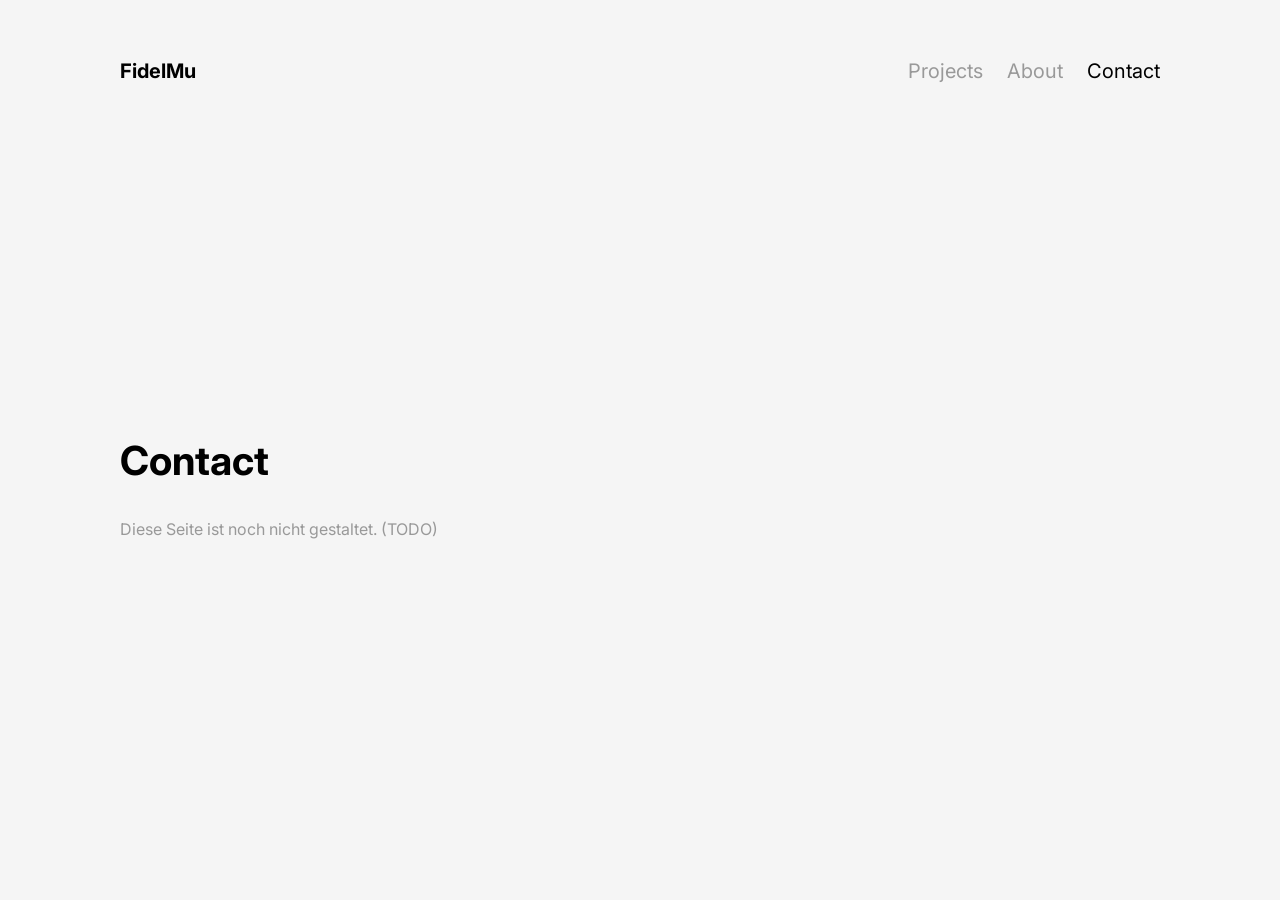
==== contact.html @ e161b11f "Initial commit: FidelMu portfolio (static HTML/CSS from Figma spec) Co-Authored-By: Claude Opus 4.8 " ====
<!DOCTYPE html>
<html lang="en">
<head>
  <meta charset="UTF-8">
  <meta name="viewport" content="width=device-width, initial-scale=1.0">
  <title>FidelMu — Contact</title>
  <link rel="preconnect" href="https://fonts.googleapis.com">
  <link rel="preconnect" href="https://fonts.gstatic.com" crossorigin>
  <link href="https://fonts.googleapis.com/css2?family=Inter:wght@400;700&display=swap" rel="stylesheet">
  <link rel="stylesheet" href="tokens.css">
  <link rel="stylesheet" href="site.css">
</head>
<body>
  <div class="page">
    <header class="header">
      <a class="header__logo" href="index.html">FidelMu</a>
      <nav class="nav">
        <a class="nav__link" href="projects.html">Projects</a>
        <a class="nav__link" href="about.html">About</a>
        <a class="nav__link nav__link--active" href="contact.html">Contact</a>
      </nav>
    </header>

    <!-- Stub: not yet designed in Figma. Header + placeholder note. -->
    <main class="stub">
      <h1 class="title">Contact</h1>
      <p class="stub__note">Diese Seite ist noch nicht gestaltet. (TODO)</p>
    </main>
  </div>
</body>
</html>
---- tokens.css ----
/* =============================================================================
   FidelMu Portfolio — Design Tokens & Layout Primitives
   Extracted 1:1 from Figma (file vNpf36PUFegGWv0P5jliZZ).
   Desktop reference frame: 1440px wide.

   These values are the source of truth. Adapt the *syntax* to your stack
   (CSS Modules, Tailwind config, styled-components, etc.) but keep the values.
   ============================================================================= */

:root {
  /* ---- Color ------------------------------------------------------------- */
  --color-bg: #f5f5f5;          /* page background */
  --color-text: #000000;        /* primary text, active nav/menu items */
  --color-text-muted: #999999;  /* inactive nav/menu items, caption numbers, subtitles */
  --color-placeholder: #d9d9d9; /* image placeholder boxes */
  --color-divider: #d9d9d9;     /* vertical hairline divider */

  /* ---- Typography -------------------------------------------------------- */
  --font-family: 'Inter', -apple-system, BlinkMacSystemFont, 'Segoe UI', Roboto, Helvetica, Arial, sans-serif;
  --font-weight-regular: 400;
  --font-weight-bold: 700;

  /* Type scale (px values exactly as in Figma) */
  --text-title: 40px;   /* h1 / page + project titles — Bold */
  --text-lg: 20px;      /* logo, nav, sidebar menu, overview subtitle — Regular (logo Bold) */
  --text-base: 16px;    /* body copy, captions, project "SoSe 2026" subtitle — Regular */

  --leading-title: 1.2;   /* "normal" in Figma */
  --leading-body: 1.5;    /* 24px line-height on 16px body */
  --leading-normal: 1.2;  /* nav, captions, titles use Figma "normal" */

  /* ---- Spacing scale (8px base) ----------------------------------------- */
  --space-8: 8px;
  --space-16: 16px;
  --space-24: 24px;
  --space-48: 48px;
  --space-56: 56px;
  --space-64: 64px;

  /* ---- Page layout ------------------------------------------------------- */
  --canvas-width: 1440px;        /* design frame width */
  --page-margin-x: 120px;        /* left/right page padding */
  --page-padding-y: 56px;        /* top/bottom page padding (developed pages) */
  --content-max-width: 1200px;   /* 1440 - 2*120 */

  /* ---- Body grid (sidebar + divider + main) ----------------------------- */
  --sidebar-width: 280px;
  --body-gap: 64px;              /* gap between sidebar / divider / main */
  --divider-width: 1px;

  /* ---- Photo / media ----------------------------------------------------- */
  --photo-single-height: 560px;  /* full-width photo on project pages */
  --photo-pair-height: 480px;    /* each photo in a side-by-side pair */
  --photo-pair-gap: 24px;
  --about-image-height: 420px;   /* about-page image column */
}

/* =============================================================================
   Base
   ============================================================================= */
*,
*::before,
*::after { box-sizing: border-box; }

html, body { margin: 0; padding: 0; }

body {
  background: var(--color-bg);
  color: var(--color-text);
  font-family: var(--font-family);
  font-size: var(--text-base);
  font-weight: var(--font-weight-regular);
  line-height: var(--leading-body);
  -webkit-font-smoothing: antialiased;
}

/* =============================================================================
   Typography helpers
   ============================================================================= */
.title {           /* page / project headline */
  font-size: var(--text-title);
  font-weight: var(--font-weight-bold);
  line-height: var(--leading-title);
  margin: 0;
}

.subtitle {        /* e.g. "Christoph Noe" (black) */
  font-size: var(--text-lg);
  font-weight: var(--font-weight-regular);
}

.meta {            /* muted secondary text, e.g. "SoSe 2026" */
  font-size: var(--text-base);
  color: var(--color-text-muted);
}

.body-text {
  font-size: var(--text-base);
  line-height: var(--leading-body);
  max-width: 560px; /* matches the running-text column width in Figma */
}

/* =============================================================================
   Layout primitives — drop-in, pixel-accurate to Figma
   ============================================================================= */

/* Page shell: centered 1440 frame, 120px side gutters */
.page {
  max-width: var(--canvas-width);
  margin-inline: auto;
  padding: var(--page-padding-y) var(--page-margin-x);
  display: flex;
  flex-direction: column;
  gap: var(--space-64);
  min-height: 100vh;
}

/* Header: logo left, nav right */
.header {
  display: flex;
  align-items: center;
  justify-content: space-between;
  font-size: var(--text-lg);
}
.header__logo {
  font-weight: var(--font-weight-bold);
  color: var(--color-text);
  text-decoration: none;
}
.nav {
  display: flex;
  gap: var(--space-24);
}
.nav__link {
  color: var(--color-text-muted);
  text-decoration: none;
}
.nav__link--active,
.nav__link:hover {
  color: var(--color-text);
}

/* Body: sidebar | hairline divider | main column */
.body-grid {
  display: flex;
  gap: var(--body-gap);
  align-items: stretch;
  flex: 1;
}
.sidebar {
  flex: 0 0 var(--sidebar-width);
  width: var(--sidebar-width);
}
.divider {
  flex: 0 0 var(--divider-width);
  width: var(--divider-width);
  background: var(--color-divider);
  align-self: stretch;
}
.main {
  flex: 1 1 0;
  min-width: 0;
  display: flex;
  flex-direction: column;
  gap: var(--space-56);
}

/* Sidebar project menu (vertical, centered) */
.project-menu {
  display: flex;
  flex-direction: column;
  gap: var(--space-24);
  justify-content: center;
  height: 100%;
  font-size: var(--text-lg);
}
.project-menu__item {
  color: var(--color-text-muted);
  text-decoration: none;
}
.project-menu__item--active,
.project-menu__item:hover {
  color: var(--color-text);
}

/* Single full-width photo + caption */
.photo {
  display: flex;
  flex-direction: column;
  gap: var(--space-16);
  width: 100%;
}
.photo__image {
  width: 100%;
  height: var(--photo-single-height);
  background: var(--color-placeholder);
}

/* Two photos side by side */
.photo-pair {
  display: flex;
  gap: var(--photo-pair-gap);
  width: 100%;
}
.photo-pair .photo { flex: 1 1 0; min-width: 0; }
.photo-pair .photo__image { height: var(--photo-pair-height); }

/* Caption row: label left (black), index right (muted) */
.caption {
  display: flex;
  align-items: center;
  justify-content: space-between;
  font-size: var(--text-base);
  width: 100%;
}
.caption__index { color: var(--color-text-muted); }

/* About page: narrow image column on the right */
.about-images {
  flex: 0 0 var(--sidebar-width);
  width: var(--sidebar-width);
  display: flex;
  flex-direction: column;
  gap: var(--space-24);
}
.about-images__image {
  width: 100%;
  height: var(--about-image-height);
  background: var(--color-placeholder);
}

/* Home: scattered / staggered project wall.
   The Figma places teasers at varying sizes and offsets (asymmetric).
   Treat this as an art-directed layout, not a uniform grid. */
.project-teaser {
  display: flex;
  flex-direction: column;
  gap: var(--space-24);
}
.project-teaser__image {
  width: 100%;
  background: var(--color-placeholder);
}
.project-teaser__info {
  display: flex;
  align-items: center;
  justify-content: space-between;
  font-size: var(--text-lg);
}
---- site.css ----
/* =============================================================================
   FidelMu Portfolio — site-specific layout
   Builds on tokens.css. Keeps tokens.css as the pure 1:1 Figma source of truth;
   everything here is the art-directed home wall + responsive behaviour that the
   Figma (desktop-only) does not specify.
   ============================================================================= */

/* -----------------------------------------------------------------------------
   Home — scattered / staggered "project wall"
   Desktop: absolutely-placed teasers in a loose diagonal cascade, approximating
   the hand-placed Figma frame (one ~285 top-left, one ~590 stepped down-right,
   one ~488 stepped further down-right).
   ----------------------------------------------------------------------------- */
.project-wall {
  position: relative;
  width: 100%;
  /* tall enough to contain the absolutely-positioned cascade */
  min-height: 980px;
}

.project-wall .project-teaser {
  position: absolute;
}

.project-wall .project-teaser--1 {
  left: 0;
  top: 0;
  width: 285px;
}
.project-wall .project-teaser--1 .project-teaser__image { height: 300px; }

.project-wall .project-teaser--2 {
  left: 360px;
  top: 150px;
  width: 590px;
}
.project-wall .project-teaser--2 .project-teaser__image { height: 380px; }

.project-wall .project-teaser--3 {
  left: 620px;
  top: 600px;
  width: 488px;
}
.project-wall .project-teaser--3 .project-teaser__image { height: 320px; }

/* make teasers feel clickable */
a.project-teaser { text-decoration: none; color: inherit; }
a.project-teaser:hover .project-teaser__image { opacity: 0.92; }

/* -----------------------------------------------------------------------------
   Stub pages (Contact / Start) — header only, friendly placeholder note
   ----------------------------------------------------------------------------- */
.stub {
  flex: 1;
  display: flex;
  flex-direction: column;
  justify-content: center;
  gap: var(--space-16);
}
.stub__note { color: var(--color-text-muted); }

/* -----------------------------------------------------------------------------
   Responsive — the Figma is desktop-only (1440). Below the content width we
   gracefully collapse: single-column body, stacked home wall.
   ----------------------------------------------------------------------------- */

/* Tablet / small desktop: shrink the page gutters so 1200 content still fits */
@media (max-width: 1200px) {
  .page { padding-inline: 48px; }
}

@media (max-width: 900px) {
  .page { padding-inline: 24px; gap: var(--space-48); }

  /* Body: drop the vertical divider, stack sidebar above main */
  .body-grid {
    flex-direction: column;
    gap: var(--space-48);
  }
  .body-grid .divider { display: none; }
  .sidebar,
  .about-images {
    flex: 1 1 auto;
    width: 100%;
  }
  /* sidebar menu no longer needs vertical centering when stacked */
  .project-menu { height: auto; justify-content: flex-start; }

  /* About mirror collapses too: text first, images after */
  .about-images { order: 2; }

  /* Photo pair stacks */
  .photo-pair { flex-direction: column; }

  /* Home wall: abandon absolute cascade, stack the teasers */
  .project-wall { min-height: 0; display: flex; flex-direction: column; gap: var(--space-48); }
  .project-wall .project-teaser {
    position: static;
    width: 100% !important;
  }
  .project-wall .project-teaser__image { height: 320px !important; }
}

@media (max-width: 560px) {
  .title { font-size: 32px; }
  .header { flex-direction: column; align-items: flex-start; gap: var(--space-16); }
}
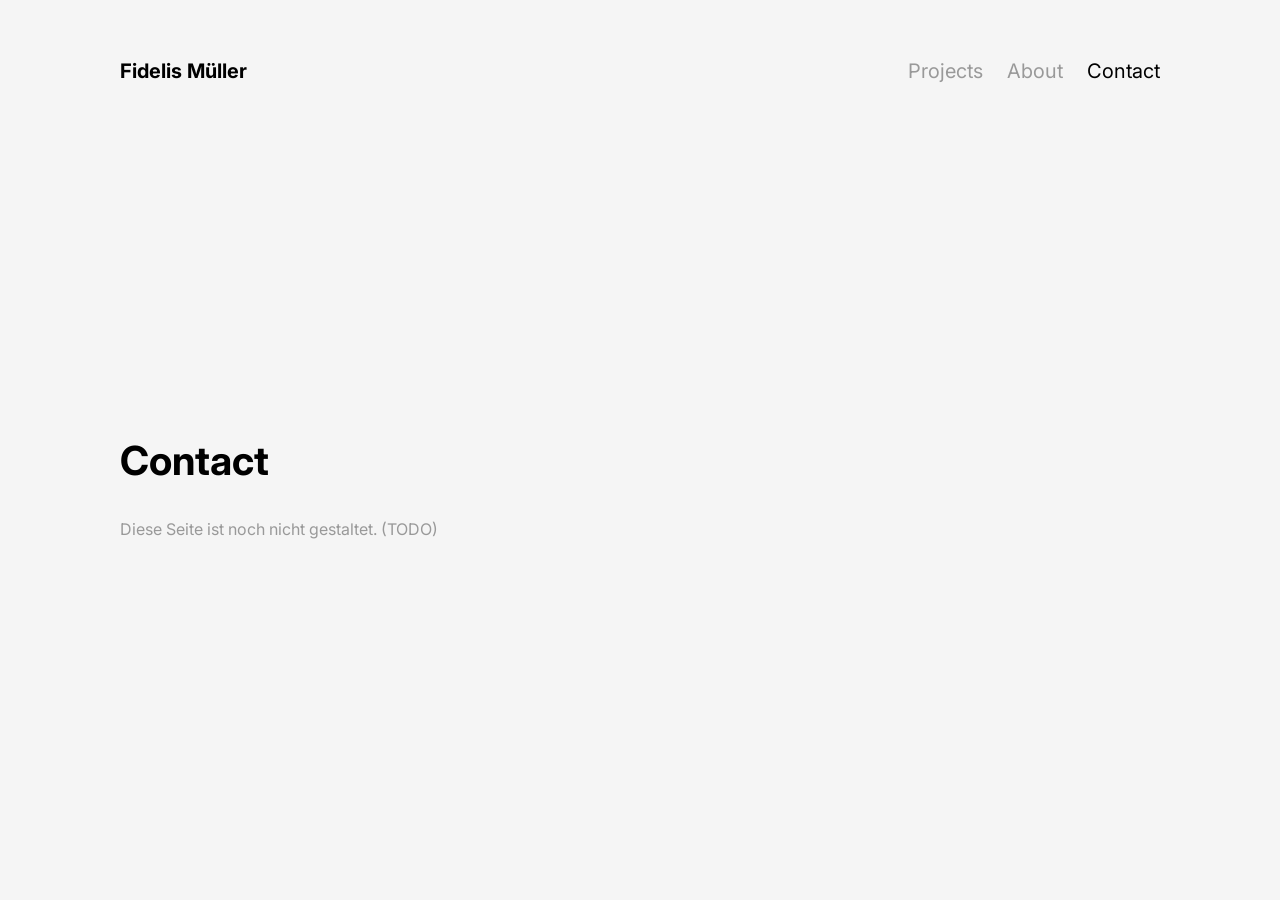
==== commit 7c05b4bd: "Adjust per client: rename logo, make About the start page, fix sidebar menu position - Header logo: " ====
--- a/contact.html
+++ b/contact.html
@@ -13,10 +13,10 @@
 <body>
   <div class="page">
     <header class="header">
-      <a class="header__logo" href="index.html">FidelMu</a>
+      <a class="header__logo" href="index.html">Fidelis Müller</a>
       <nav class="nav">
         <a class="nav__link" href="projects.html">Projects</a>
-        <a class="nav__link" href="about.html">About</a>
+        <a class="nav__link" href="index.html">About</a>
         <a class="nav__link nav__link--active" href="contact.html">Contact</a>
       </nav>
     </header>
--- a/site.css
+++ b/site.css
@@ -1,54 +1,30 @@
 /* =============================================================================
-   FidelMu Portfolio — site-specific layout
-   Builds on tokens.css. Keeps tokens.css as the pure 1:1 Figma source of truth;
-   everything here is the art-directed home wall + responsive behaviour that the
-   Figma (desktop-only) does not specify.
+   Fidelis Müller Portfolio — site-specific layout
+   Builds on tokens.css. tokens.css stays the pure 1:1 Figma source of truth;
+   everything here is behaviour the Figma (desktop-only) does not specify:
+   the project-menu anchoring and the responsive collapse.
    ============================================================================= */
 
 /* -----------------------------------------------------------------------------
-   Home — scattered / staggered "project wall"
-   Desktop: absolutely-placed teasers in a loose diagonal cascade, approximating
-   the hand-placed Figma frame (one ~285 top-left, one ~590 stepped down-right,
-   one ~488 stepped further down-right).
+   Project sidebar menu — same vertical position on overview AND detail pages.
+
+   tokens.css centers the menu inside the body row (`height: 100%` +
+   `justify-content: center`). That body row is roughly viewport-tall on the
+   overview (short content) but grows very tall on detail pages (full-height
+   photos), which pushed the centered menu far down.
+
+   Fix: don't let the sidebar stretch with the tall main column. Give it a
+   fixed, viewport-derived height instead, so the menu is centered against the
+   same reference everywhere and lands in an identical spot on every project
+   page. (200px ≈ top/bottom page padding 56+56 + header ~24 + header→body gap
+   64.) The 1px divider keeps its own `align-self: stretch`, so it still spans
+   the full (tall) body row.
    ----------------------------------------------------------------------------- */
-.project-wall {
-  position: relative;
-  width: 100%;
-  /* tall enough to contain the absolutely-positioned cascade */
-  min-height: 980px;
-}
-
-.project-wall .project-teaser {
-  position: absolute;
-}
-
-.project-wall .project-teaser--1 {
-  left: 0;
-  top: 0;
-  width: 285px;
-}
-.project-wall .project-teaser--1 .project-teaser__image { height: 300px; }
-
-.project-wall .project-teaser--2 {
-  left: 360px;
-  top: 150px;
-  width: 590px;
-}
-.project-wall .project-teaser--2 .project-teaser__image { height: 380px; }
-
-.project-wall .project-teaser--3 {
-  left: 620px;
-  top: 600px;
-  width: 488px;
-}
-.project-wall .project-teaser--3 .project-teaser__image { height: 320px; }
-
-/* make teasers feel clickable */
-a.project-teaser { text-decoration: none; color: inherit; }
-a.project-teaser:hover .project-teaser__image { opacity: 0.92; }
+.body-grid { align-items: flex-start; }
+.sidebar { height: calc(100vh - 200px); }
 
 /* -----------------------------------------------------------------------------
-   Stub pages (Contact / Start) — header only, friendly placeholder note
+   Stub pages (Contact) — header only, friendly placeholder note
    ----------------------------------------------------------------------------- */
 .stub {
   flex: 1;
@@ -61,7 +37,7 @@
 
 /* -----------------------------------------------------------------------------
    Responsive — the Figma is desktop-only (1440). Below the content width we
-   gracefully collapse: single-column body, stacked home wall.
+   gracefully collapse to a single-column body.
    ----------------------------------------------------------------------------- */
 
 /* Tablet / small desktop: shrink the page gutters so 1200 content still fits */
@@ -82,6 +58,7 @@
   .about-images {
     flex: 1 1 auto;
     width: 100%;
+    height: auto;
   }
   /* sidebar menu no longer needs vertical centering when stacked */
   .project-menu { height: auto; justify-content: flex-start; }
@@ -91,14 +68,6 @@
 
   /* Photo pair stacks */
   .photo-pair { flex-direction: column; }
-
-  /* Home wall: abandon absolute cascade, stack the teasers */
-  .project-wall { min-height: 0; display: flex; flex-direction: column; gap: var(--space-48); }
-  .project-wall .project-teaser {
-    position: static;
-    width: 100% !important;
-  }
-  .project-wall .project-teaser__image { height: 320px !important; }
 }
 
 @media (max-width: 560px) {
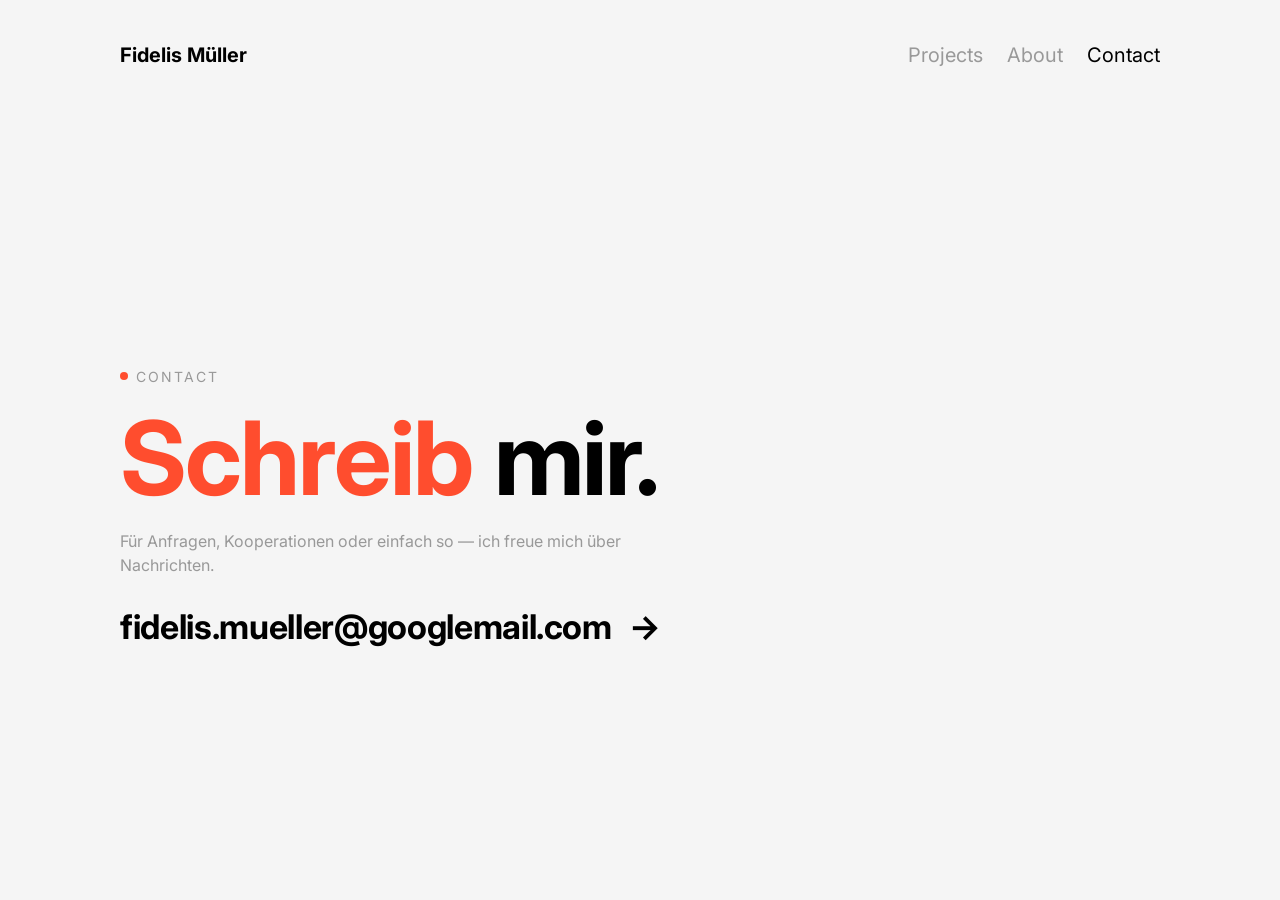
==== commit 6ad5416d: "Contact: minimal page on the concept template with a mailto link Co-Authored-By: Claude Opus 4.8 <no" ====
--- a/contact.html
+++ b/contact.html
@@ -3,15 +3,17 @@
 <head>
   <meta charset="UTF-8">
   <meta name="viewport" content="width=device-width, initial-scale=1.0">
-  <title>FidelMu — Contact</title>
+  <title>Fidelis Müller — Contact</title>
   <link rel="preconnect" href="https://fonts.googleapis.com">
   <link rel="preconnect" href="https://fonts.gstatic.com" crossorigin>
   <link href="https://fonts.googleapis.com/css2?family=Inter:wght@400;700&display=swap" rel="stylesheet">
   <link rel="stylesheet" href="tokens.css">
-  <link rel="stylesheet" href="site.css">
+  <link rel="stylesheet" href="concept.css">
 </head>
 <body>
-  <div class="page">
+  <div class="progress" aria-hidden="true"></div>
+
+  <div class="canvas">
     <header class="header">
       <a class="header__logo" href="index.html">Fidelis Müller</a>
       <nav class="nav">
@@ -21,11 +23,16 @@
       </nav>
     </header>
 
-    <!-- Stub: not yet designed in Figma. Header + placeholder note. -->
-    <main class="stub">
-      <h1 class="title">Contact</h1>
-      <p class="stub__note">Diese Seite ist noch nicht gestaltet. (TODO)</p>
+    <main class="concept contact">
+      <div class="contact__inner reveal">
+        <span class="kicker">Contact</span>
+        <h1 class="hero__title"><span class="accent">Schreib</span> mir.</h1>
+        <p class="contact__lead">Für Anfragen, Kooperationen oder einfach so — ich freue mich über Nachrichten.</p>
+        <a class="contact__mail" href="mailto:fidelis.mueller@googlemail.com">fidelis.mueller@googlemail.com&nbsp;<span class="contact__arrow">→</span></a>
+      </div>
     </main>
   </div>
+
+  <script src="concept.js"></script>
 </body>
 </html>
--- a/tokens.css
+++ b/tokens.css
@@ -8,6 +8,8 @@
    ============================================================================= */
 
 :root {
+  color-scheme: light dark;     /* UA controls (scrollbars, form fields) follow the theme */
+
   /* ---- Color ------------------------------------------------------------- */
   --color-bg: #f5f5f5;          /* page background */
   --color-text: #000000;        /* primary text, active nav/menu items */
@@ -56,6 +58,21 @@
 }
 
 /* =============================================================================
+   Dark theme — not in the Figma (light-only), added so the site works when the
+   OS/browser is in dark mode. Only the colour tokens flip; every component reads
+   them, so the whole site (incl. the sticky project switcher) adapts.
+   ============================================================================= */
+@media (prefers-color-scheme: dark) {
+  :root {
+    --color-bg: #121212;          /* page background */
+    --color-text: #f2f2f2;        /* primary text, active nav/menu items */
+    --color-text-muted: #8c8c8c;  /* inactive nav/menu items, caption numbers, subtitles */
+    --color-placeholder: #262626; /* image placeholder boxes */
+    --color-divider: #303030;     /* hairline dividers + switcher border */
+  }
+}
+
+/* =============================================================================
    Base
    ============================================================================= */
 *,
--- a/concept.css
+++ b/concept.css
@@ -0,0 +1,391 @@
+/* =============================================================================
+   Fidelis Müller Portfolio — "motion / still" concept page
+   A more dynamic / playful, yet still reduced direction. Self-contained:
+   builds on tokens.css (base reset, type, header, colors) and adds ONE warm
+   accent + kinetic detailing. Does NOT touch the other pages' styling.
+
+   Keeps the 8pt grid for spacing; type is fluid (clamp) by intent.
+   All motion is progressive enhancement and respects prefers-reduced-motion.
+   ============================================================================= */
+
+:root {
+  --accent: #ff4d2e;          /* the single playful accent */
+  --accent-ink: #ffffff;      /* text on accent fills */
+  --radius: 16px;             /* soft, friendly image corners */
+}
+
+/* ---- Page shell ---------------------------------------------------------- */
+.canvas {
+  max-width: var(--canvas-width);
+  margin-inline: auto;
+  padding: 40px var(--page-margin-x);
+  display: flex;
+  flex-direction: column;
+  gap: var(--space-64);
+  min-height: 100vh;
+}
+.concept {
+  display: flex;
+  flex-direction: column;
+  gap: 96px;            /* 12 × 8 */
+  padding-top: var(--space-24);
+}
+
+/* Scroll progress bar (thin accent line at the very top) */
+.progress {
+  position: fixed;
+  inset: 0 0 auto 0;
+  height: 3px;
+  background: var(--accent);
+  transform: scaleX(0);
+  transform-origin: 0 50%;
+  z-index: 60;
+}
+
+/* ---- Sticky project switcher -------------------------------------------- */
+/* Always-available index of all projects; sticks to the top on scroll so you
+   can jump between projects from anywhere on the page. */
+.project-switch {
+  position: sticky;
+  top: 0;
+  z-index: 40;
+  display: flex;
+  flex-wrap: wrap;
+  gap: var(--space-16) var(--space-48);
+  padding-block: var(--space-16);
+  background: var(--color-bg);
+  border-bottom: 1px solid var(--color-divider);
+}
+.project-switch__item {
+  display: inline-flex;
+  align-items: baseline;
+  gap: var(--space-8);
+  font-size: var(--text-base);
+  color: var(--color-text-muted);
+  text-decoration: none;
+  transition: color 0.25s;
+}
+.project-switch__num { font-size: 0.72em; letter-spacing: 0.04em; }
+.project-switch__item:hover,
+.project-switch__item--active { color: var(--color-text); }
+.project-switch__item--active .project-switch__num { color: var(--accent); }
+
+/* On wider screens, move the switcher to a narrow vertical rail pinned to the
+   left edge (like a side taskbar). Project names are set vertically; the page
+   content is shifted right to clear it. */
+@media (min-width: 901px) {
+  body:has(.project-switch) { padding-left: 64px; }   /* reserve the rail's column (only when a rail exists) */
+  .project-switch {
+    position: fixed;
+    inset: 0 auto 0 0;                         /* full-height strip at the left */
+    width: 64px;
+    flex-direction: column;
+    flex-wrap: nowrap;
+    align-items: center;
+    justify-content: center;
+    gap: var(--space-64);            /* grouped in the middle, but with room to breathe */
+    padding: var(--space-24) 0;
+    background: var(--color-bg);
+    border-bottom: none;
+    border-right: 1px solid var(--color-divider);
+  }
+  .project-switch__item {
+    flex-direction: column;
+    align-items: center;
+    gap: var(--space-8);
+  }
+  .project-switch__item > span:last-child { writing-mode: vertical-rl; }  /* the name, rotated */
+}
+
+/* ---- Hero ---------------------------------------------------------------- */
+.hero { display: flex; flex-direction: column; gap: 20px; }
+
+.kicker {
+  display: inline-flex;
+  align-items: center;
+  gap: var(--space-8);
+  font-size: 14px;
+  letter-spacing: 0.14em;
+  text-transform: uppercase;
+  color: var(--color-text-muted);
+}
+.kicker::before {
+  content: "";
+  width: 8px;
+  height: 8px;
+  border-radius: 50%;
+  background: var(--accent);
+  animation: pulse 1.8s ease-in-out infinite;
+}
+@keyframes pulse {
+  0%, 100% { transform: scale(1);   opacity: 1;   }
+  50%      { transform: scale(1.7); opacity: 0.45;}
+}
+
+.hero__title {
+  margin: 0;
+  font-weight: var(--font-weight-bold);
+  line-height: 0.92;
+  letter-spacing: -0.02em;
+  font-size: clamp(46px, 8vw, 106px);
+  display: flex;
+  flex-wrap: wrap;
+  align-items: baseline;
+  column-gap: 0.22em;
+}
+.hero__title .accent { color: var(--accent); }
+.hero__title .slash  { color: var(--color-text-muted); font-weight: var(--font-weight-regular); }
+
+/* Simple credit line under the title */
+.hero__sub {
+  margin: 0;
+  font-size: 16px;
+  color: var(--color-text-muted);
+}
+
+/* ---- Media galleries ----------------------------------------------------- */
+/* Each project composes a few media frames. A frame is an image box (with a grey
+   placeholder behind, so it still looks fine before the real photo is dropped in)
+   plus a caption. Layout/size variants below; each project arranges them in HTML. */
+.gallery {
+  display: flex;
+  flex-direction: column;
+  gap: var(--space-64);          /* generous space between top-level blocks / pairs */
+}
+/* two frames side by side (e.g. a pair of verticals) */
+.media-pair { display: flex; gap: var(--space-24); }
+.media-pair > .media { flex: 1 1 0; min-width: 0; }
+/* a group of related frames that share one caption (kept tighter together) */
+.pair-group { display: flex; flex-direction: column; gap: var(--space-24); }
+
+.media { margin: 0; display: flex; flex-direction: column; gap: var(--space-16); }
+.media__frame {
+  width: 100%;
+  background: var(--color-placeholder);
+  border-radius: var(--radius);
+  overflow: hidden;
+  transition: transform 0.5s cubic-bezier(0.2, 0.8, 0.2, 1), box-shadow 0.5s;
+}
+.media__img { display: block; width: 100%; height: 100%; object-fit: cover; }
+.media:hover .media__frame {
+  transform: translateY(-6px);
+  box-shadow: 0 24px 48px rgba(0, 0, 0, 0.12);
+}
+.media__cap {
+  display: flex;
+  justify-content: space-between;
+  align-items: center;
+  font-size: var(--text-base);
+}
+.media__cap .num { color: var(--color-text-muted); transition: color 0.3s; }
+.media:hover .media__cap .num { color: var(--accent); }
+
+/* size / aspect variants */
+.media--portrait .media__frame { aspect-ratio: 3 / 4; }    /* vertical photo */
+.media--square   .media__frame { aspect-ratio: 1 / 1; }    /* square photo */
+.media--pano     .media__frame { aspect-ratio: 21 / 9; }   /* horizontal panorama */
+.media--tall     .media__frame { aspect-ratio: 2 / 3; }    /* full-height portrait photo */
+.media--wide     .media__frame { aspect-ratio: 3 / 2; }    /* landscape photo */
+/* full-height: show the whole photo as tall as the screen, centered, never
+   cropped or distorted (scales down to fit; works for portrait or landscape). */
+.media--full { align-items: center; }
+.media--full .media__frame { width: fit-content; max-width: 100%; background: none; }
+.media--full .media__img {
+  width: auto;
+  height: auto;
+  max-width: 100%;
+  max-height: 100vh;
+  max-height: 100svh;
+  object-fit: contain;
+}
+.media--full .media__cap { justify-content: center; gap: var(--space-24); }
+.media--full:hover .media__frame { transform: none; box-shadow: none; }
+
+/* ---- Projects overview — index of teaser cards --------------------------- */
+/* The overview page reuses this concept shell but, instead of a single project's
+   gallery, shows every project as a clickable teaser (cover photo + title). */
+.index {
+  display: grid;
+  grid-template-columns: repeat(3, 1fr);
+  gap: var(--space-48) var(--space-24);
+}
+.teaser {
+  display: flex;
+  flex-direction: column;
+  gap: var(--space-16);
+  text-decoration: none;
+  color: var(--color-text);
+}
+.teaser__frame {
+  width: 100%;
+  aspect-ratio: 3 / 4;
+  background: var(--color-placeholder);
+  border-radius: var(--radius);
+  overflow: hidden;
+  transition: transform 0.5s cubic-bezier(0.2, 0.8, 0.2, 1), box-shadow 0.5s;
+}
+.teaser__img {
+  display: block;
+  width: 100%;
+  height: 100%;
+  object-fit: cover;
+  transition: transform 0.7s cubic-bezier(0.2, 0.8, 0.2, 1);
+}
+.teaser:hover .teaser__frame {
+  transform: translateY(-6px);
+  box-shadow: 0 24px 48px rgba(0, 0, 0, 0.12);
+}
+.teaser:hover .teaser__img { transform: scale(1.04); }
+.teaser__row {
+  display: flex;
+  justify-content: space-between;
+  align-items: baseline;
+  gap: var(--space-16);
+}
+.teaser__title {
+  margin: 0;
+  font-size: clamp(20px, 2vw, 26px);
+  font-weight: var(--font-weight-bold);
+  letter-spacing: -0.01em;
+  line-height: 1.1;
+}
+.teaser__title .accent { color: var(--accent); }
+.teaser__title .slash  { color: var(--color-text-muted); font-weight: var(--font-weight-regular); }
+.teaser__num { font-size: var(--text-base); color: var(--color-text-muted); transition: color 0.3s; }
+.teaser:hover .teaser__num { color: var(--accent); }
+
+/* ---- About page ---------------------------------------------------------- */
+/* Asymmetric editorial split: a text column (bio + a landscape photo) beside a
+   tall portrait. align-items:start lets the two columns keep their own heights. */
+.about {
+  display: grid;
+  grid-template-columns: 1.2fr 0.8fr;
+  gap: var(--space-48);
+  align-items: start;
+}
+.about__col { display: flex; flex-direction: column; gap: var(--space-48); }
+
+/* Short bio block: a large lead statement + a muted supporting paragraph. The
+   photos reuse the shared .media components. */
+.about-text {
+  display: flex;
+  flex-direction: column;
+  gap: var(--space-24);
+  max-width: 42rem;
+}
+.about-text .lead {
+  margin: 0;
+  font-size: clamp(22px, 2.6vw, 34px);
+  font-weight: var(--font-weight-bold);
+  line-height: 1.22;
+  letter-spacing: -0.01em;
+}
+.about-text .lead .accent { color: var(--accent); }
+.about-text .prose {
+  margin: 0;
+  max-width: 34rem;
+  font-size: var(--text-base);
+  line-height: var(--leading-body);
+  color: var(--color-text-muted);
+}
+
+/* ---- Contact page -------------------------------------------------------- */
+/* Deliberately sparse: a single centered block — kicker, a short line, and the
+   email as a large clickable mailto link (accent on hover). */
+.contact { flex: 1; justify-content: center; }
+.contact__inner {
+  display: flex;
+  flex-direction: column;
+  align-items: flex-start;
+  gap: var(--space-24);
+}
+.contact__lead {
+  margin: 0;
+  max-width: 34rem;
+  font-size: var(--text-base);
+  line-height: var(--leading-body);
+  color: var(--color-text-muted);
+}
+.contact__mail {
+  display: inline-flex;
+  align-items: center;
+  gap: 0.3em;
+  max-width: 100%;
+  font-size: clamp(22px, 3.2vw, 34px);
+  font-weight: var(--font-weight-bold);
+  letter-spacing: -0.01em;
+  color: var(--color-text);
+  text-decoration: none;
+  word-break: break-word;
+  transition: color 0.3s;
+}
+.contact__mail:hover { color: var(--accent); }
+.contact__arrow { display: inline-block; transition: transform 0.4s cubic-bezier(0.2, 0.8, 0.2, 1); }
+.contact__mail:hover .contact__arrow { transform: translateX(10px); }
+
+/* ---- Next project -------------------------------------------------------- */
+.next {
+  display: flex;
+  flex-direction: column;
+  gap: var(--space-8);
+  text-decoration: none;
+  color: var(--color-text);
+  padding-top: var(--space-24);
+  border-top: 1px solid var(--color-text);
+}
+.next__label {
+  font-size: var(--text-base);
+  color: var(--color-text-muted);
+  text-transform: uppercase;
+  letter-spacing: 0.14em;
+}
+.next__title {
+  font-size: clamp(32px, 5vw, 64px);
+  font-weight: var(--font-weight-bold);
+  letter-spacing: -0.02em;
+  display: inline-flex;
+  align-items: center;
+  gap: 0.3em;
+  transition: color 0.3s;
+}
+.next__arrow { display: inline-block; transition: transform 0.4s cubic-bezier(0.2, 0.8, 0.2, 1); }
+.next:hover .next__title { color: var(--accent); }
+.next:hover .next__arrow { transform: translateX(16px); }
+
+/* ---- Scroll reveal (only when JS is on; visible by default otherwise) ----- */
+.js .reveal {
+  opacity: 0;
+  transform: translateY(24px);
+  transition: opacity 0.7s ease, transform 0.7s cubic-bezier(0.2, 0.8, 0.2, 1);
+}
+.js .reveal.in { opacity: 1; transform: none; }
+
+/* ---- Reduced motion: calm everything down -------------------------------- */
+@media (prefers-reduced-motion: reduce) {
+  .kicker::before { animation: none; }
+  .media:hover .media__frame { transform: none; box-shadow: none; }
+  .js .reveal { opacity: 1 !important; transform: none !important; }
+}
+
+/* ---- Responsive ---------------------------------------------------------- */
+@media (max-width: 1200px) { .canvas { padding-inline: 48px; } }
+
+@media (max-width: 1000px) {
+  .index { grid-template-columns: repeat(2, 1fr); }
+}
+
+@media (max-width: 900px) {
+  .canvas { padding-inline: 24px; }
+  .concept { gap: var(--space-64); }
+  .media-pair { flex-direction: column; }  /* side-by-side pairs stack */
+  .index { grid-template-columns: 1fr; gap: var(--space-48); }
+  .about { grid-template-columns: 1fr; gap: var(--space-48); }
+  /* full-height images become normal full-width on small screens */
+  .media--full { align-items: stretch; }
+  .media--full .media__frame { width: 100%; }
+  .media--full .media__img { max-height: none; }
+}
+
+@media (max-width: 560px) {
+  .header { flex-wrap: wrap; gap: var(--space-16); }
+}
